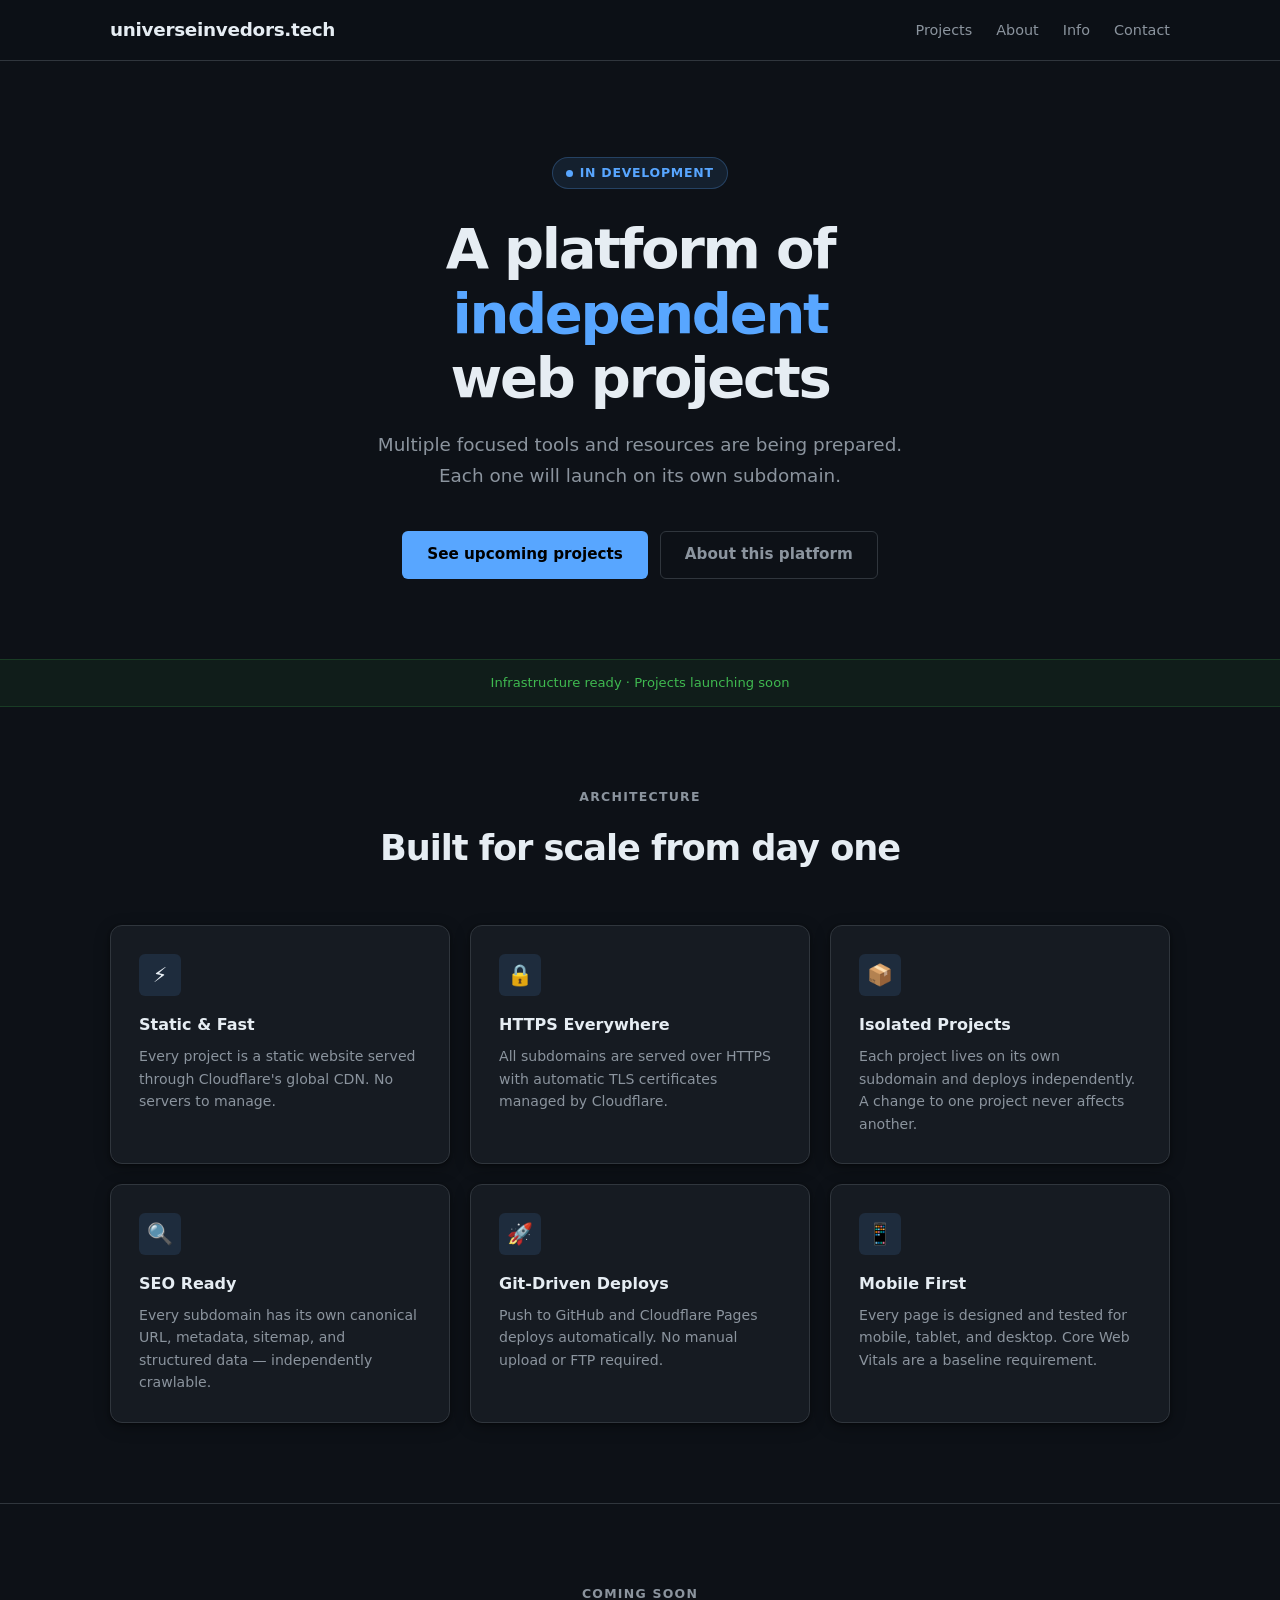
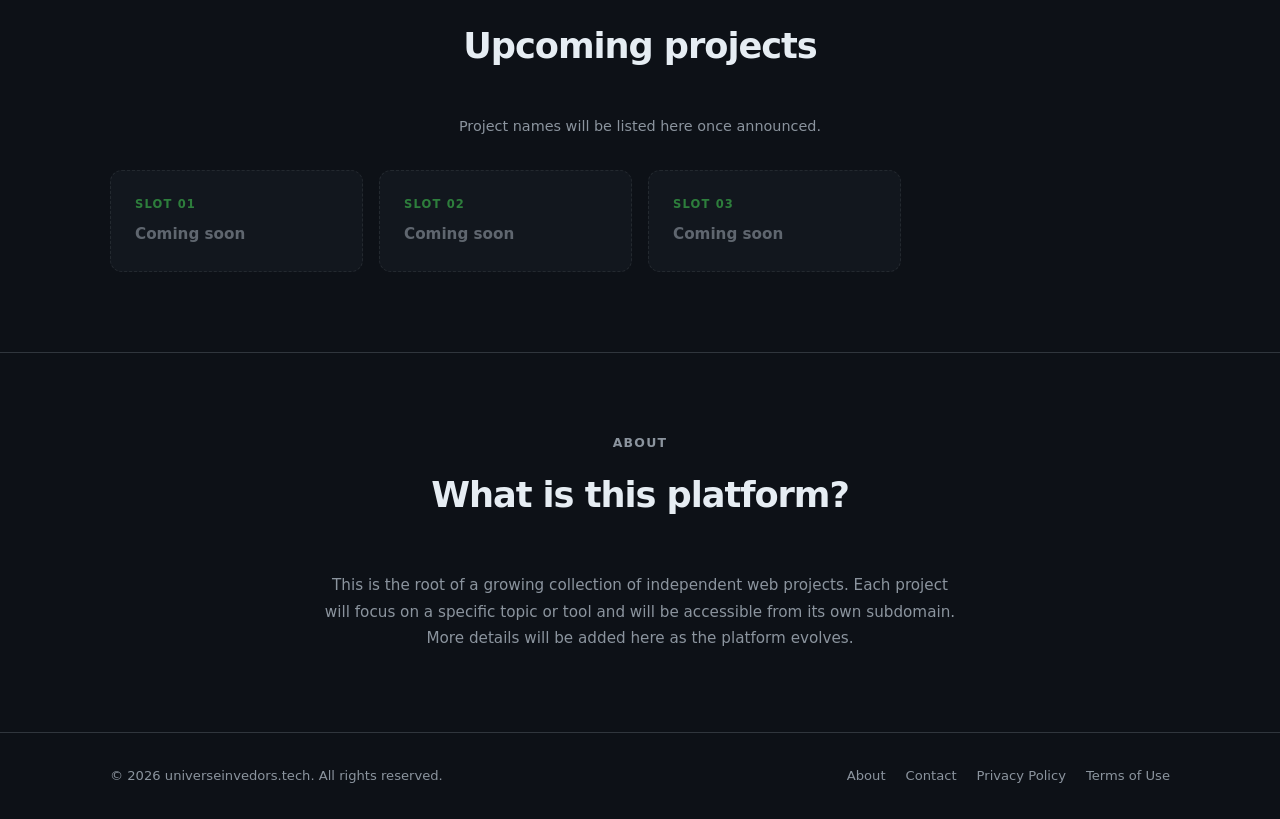
==== index.html @ 2b7cde63 "Initial commit: universeinvedors.tech root website infrastructure" ====
﻿<!DOCTYPE html>
<html lang="en">
<head>
  <meta charset="UTF-8" />
  <meta name="viewport" content="width=device-width, initial-scale=1.0" />

  <!-- ── Primary SEO ─────────────────────────────────────────────── -->
  <title>universeinvedors.tech — Platform Under Development</title>
  <meta name="description"
        content="A growing platform of independent web projects. Coming soon." />
  <link rel="canonical" href="https://universeinvedors.tech/" />

  <!-- ── Robots ──────────────────────────────────────────────────── -->
  <meta name="robots" content="index, follow" />

  <!-- ── Open Graph ──────────────────────────────────────────────── -->
  <meta property="og:type"        content="website" />
  <meta property="og:url"         content="https://universeinvedors.tech/" />
  <meta property="og:title"       content="universeinvedors.tech — Platform Under Development" />
  <meta property="og:description" content="A growing platform of independent web projects. Coming soon." />
  <meta property="og:image"       content="https://universeinvedors.tech/assets/og-image.png" />

  <!-- ── Twitter / X Card ────────────────────────────────────────── -->
  <meta name="twitter:card"        content="summary_large_image" />
  <meta name="twitter:url"         content="https://universeinvedors.tech/" />
  <meta name="twitter:title"       content="universeinvedors.tech — Platform Under Development" />
  <meta name="twitter:description" content="A growing platform of independent web projects. Coming soon." />
  <meta name="twitter:image"       content="https://universeinvedors.tech/assets/og-image.png" />

  <!-- ── Favicon ─────────────────────────────────────────────────── -->
  <link rel="icon"             href="/assets/icons/favicon.ico" sizes="any" />
  <link rel="icon"             href="/assets/icons/favicon.svg" type="image/svg+xml" />
  <link rel="apple-touch-icon" href="/assets/icons/apple-touch-icon.png" />

  <!-- ── Theme color ─────────────────────────────────────────────── -->
  <meta name="theme-color" content="#0d1117" />

  <!-- ── Structured data (WebSite) ───────────────────────────────── -->
  <script type="application/ld+json">
  {
    "@context": "https://schema.org",
    "@type": "WebSite",
    "name": "universeinvedors.tech",
    "url": "https://universeinvedors.tech/",
    "description": "A growing platform of independent web projects."
  }
  </script>

  <!-- ── Stylesheet ──────────────────────────────────────────────── -->
  <link rel="stylesheet" href="/css/style.css" />

  <!-- ── Preconnect for Google Fonts (optional, remove if unused) ── -->
  <!-- <link rel="preconnect" href="https://fonts.googleapis.com" /> -->
  <!-- <link rel="preconnect" href="https://fonts.gstatic.com" crossorigin /> -->
</head>

<body>

  <!-- Screen-reader live region -->
  <div id="sr-live" role="status" aria-live="polite" class="sr-only"></div>

  <!-- Skip navigation link -->
  <a class="skip-link" href="#main-content">Skip to main content</a>

  <!-- ── Header ───────────────────────────────────────────────────── -->
  <header class="site-header" role="banner">
    <div class="container">
      <nav class="nav" aria-label="Primary navigation">
        <a class="nav__logo" href="/" aria-label="universeinvedors.tech home">universeinvedors.tech</a>
        <ul class="nav__links" role="list">
          <li><a href="#projects">Projects</a></li>
          <li><a href="#about">About</a></li>
          <li><a href="/about.html">Info</a></li>
          <li><a href="/contact.html">Contact</a></li>
        </ul>
      </nav>
    </div>
  </header>

  <!-- ── Main ─────────────────────────────────────────────────────── -->
  <main id="main-content">

    <!-- Hero -->
    <section class="hero" aria-labelledby="hero-title">
      <div class="container">
        <div class="hero__badge" aria-label="Status: Platform in development">
          In development
        </div>
        <h1 class="hero__title" id="hero-title">
          A platform of <em>independent</em><br />web projects
        </h1>
        <p class="hero__subtitle">
          Multiple focused tools and resources are being prepared.
          Each one will launch on its own subdomain.
        </p>
        <div class="btn-group">
          <a class="btn btn--primary" href="#projects">See upcoming projects</a>
          <a class="btn btn--ghost"   href="/about.html">About this platform</a>
        </div>
      </div>
    </section>

    <!-- Status strip -->
    <div class="status-strip" role="note">
      Infrastructure ready · Projects launching soon
    </div>

    <!-- Features -->
    <section class="features" aria-labelledby="features-title">
      <div class="container">
        <p class="section-label">Architecture</p>
        <h2 class="section-title" id="features-title">Built for scale from day one</h2>
        <div class="features__grid" role="list">

          <article class="card" role="listitem">
            <div class="card__icon" aria-hidden="true">⚡</div>
            <h3 class="card__title">Static &amp; Fast</h3>
            <p class="card__desc">
              Every project is a static website served through Cloudflare's global CDN.
              No servers to manage.
            </p>
          </article>

          <article class="card" role="listitem">
            <div class="card__icon" aria-hidden="true">🔒</div>
            <h3 class="card__title">HTTPS Everywhere</h3>
            <p class="card__desc">
              All subdomains are served over HTTPS with automatic TLS certificates
              managed by Cloudflare.
            </p>
          </article>

          <article class="card" role="listitem">
            <div class="card__icon" aria-hidden="true">📦</div>
            <h3 class="card__title">Isolated Projects</h3>
            <p class="card__desc">
              Each project lives on its own subdomain and deploys independently.
              A change to one project never affects another.
            </p>
          </article>

          <article class="card" role="listitem">
            <div class="card__icon" aria-hidden="true">🔍</div>
            <h3 class="card__title">SEO Ready</h3>
            <p class="card__desc">
              Every subdomain has its own canonical URL, metadata, sitemap, and
              structured data — independently crawlable.
            </p>
          </article>

          <article class="card" role="listitem">
            <div class="card__icon" aria-hidden="true">🚀</div>
            <h3 class="card__title">Git-Driven Deploys</h3>
            <p class="card__desc">
              Push to GitHub and Cloudflare Pages deploys automatically.
              No manual upload or FTP required.
            </p>
          </article>

          <article class="card" role="listitem">
            <div class="card__icon" aria-hidden="true">📱</div>
            <h3 class="card__title">Mobile First</h3>
            <p class="card__desc">
              Every page is designed and tested for mobile, tablet, and desktop.
              Core Web Vitals are a baseline requirement.
            </p>
          </article>

        </div>
      </div>
    </section>

    <!-- Upcoming projects -->
    <section class="projects" id="projects" aria-labelledby="projects-title">
      <div class="container">
        <p class="section-label">Coming soon</p>
        <h2 class="section-title" id="projects-title">Upcoming projects</h2>
        <p style="text-align:center;color:var(--color-muted);margin-top:-.5rem;margin-bottom:2rem;font-size:.9rem;">
          Project names will be listed here once announced.
        </p>
        <ul class="projects__list" role="list">
          <!-- Placeholder slots — replace with real project cards when ready -->
          <li class="project-card" aria-label="Project slot 1">
            <span class="project-card__label">Slot 01</span>
            <span class="project-card__name">Coming soon</span>
          </li>
          <li class="project-card" aria-label="Project slot 2">
            <span class="project-card__label">Slot 02</span>
            <span class="project-card__name">Coming soon</span>
          </li>
          <li class="project-card" aria-label="Project slot 3">
            <span class="project-card__label">Slot 03</span>
            <span class="project-card__name">Coming soon</span>
          </li>
        </ul>
      </div>
    </section>

    <!-- About blurb -->
    <section id="about" aria-labelledby="about-title"
             style="padding:5rem 0;border-top:1px solid var(--color-border);">
      <div class="container" style="max-width:680px;text-align:center;">
        <p class="section-label">About</p>
        <h2 id="about-title" class="section-title">What is this platform?</h2>
        <p style="color:var(--color-muted);font-size:.95rem;line-height:1.75;">
          This is the root of a growing collection of independent web projects.
          Each project will focus on a specific topic or tool and will be
          accessible from its own subdomain. More details will be added here
          as the platform evolves.
        </p>
      </div>
    </section>

  </main>

  <!-- ── Footer ───────────────────────────────────────────────────── -->
  <footer class="site-footer" role="contentinfo">
    <div class="container">
      <div class="footer__inner">
        <span>&copy; <span id="copyright-year"></span> universeinvedors.tech. All rights reserved.</span>
        <ul class="footer__links" role="list">
          <li><a href="/about.html">About</a></li>
          <li><a href="/contact.html">Contact</a></li>
          <li><a href="/privacy.html">Privacy Policy</a></li>
          <li><a href="/terms.html">Terms of Use</a></li>
        </ul>
      </div>
    </div>
  </footer>

  <!-- ── Scripts ──────────────────────────────────────────────────── -->
  <script src="/js/main.js" defer></script>

</body>
</html>
---- css/style.css ----
﻿/* ============================================================
   Main Website — style.css
   universeinvedors.tech root landing page
   ============================================================ */

/* ----- Reset & Base ----- */
*, *::before, *::after {
  box-sizing: border-box;
  margin: 0;
  padding: 0;
}

:root {
  --color-bg:        #0d1117;
  --color-surface:   #161b22;
  --color-border:    #30363d;
  --color-primary:   #58a6ff;
  --color-primary-h: #79b8ff;
  --color-text:      #e6edf3;
  --color-muted:     #8b949e;
  --color-accent:    #3fb950;

  --font-sans: 'Inter', system-ui, -apple-system, BlinkMacSystemFont,
               'Segoe UI', Roboto, Helvetica, Arial, sans-serif;
  --font-mono: 'JetBrains Mono', 'Fira Code', 'Cascadia Code',
               Consolas, monospace;

  --radius-sm: 6px;
  --radius-md: 12px;
  --radius-lg: 20px;

  --shadow-card: 0 1px 3px rgba(0,0,0,.4), 0 4px 16px rgba(0,0,0,.3);

  --transition: 220ms ease;
  --max-width: 1100px;
}

html {
  font-size: 16px;
  scroll-behavior: smooth;
  -webkit-text-size-adjust: 100%;
}

body {
  background-color: var(--color-bg);
  color: var(--color-text);
  font-family: var(--font-sans);
  line-height: 1.65;
  min-height: 100dvh;
  display: flex;
  flex-direction: column;
}

img, svg {
  display: block;
  max-width: 100%;
}

a {
  color: var(--color-primary);
  text-decoration: none;
  transition: color var(--transition);
}

a:hover, a:focus-visible {
  color: var(--color-primary-h);
  text-decoration: underline;
}

:focus-visible {
  outline: 2px solid var(--color-primary);
  outline-offset: 3px;
  border-radius: 3px;
}

/* ----- Skip link (accessibility) ----- */
.skip-link {
  position: absolute;
  top: -100%;
  left: 1rem;
  background: var(--color-primary);
  color: #000;
  padding: .4rem 1rem;
  border-radius: 0 0 var(--radius-sm) var(--radius-sm);
  font-weight: 700;
  z-index: 9999;
  transition: top var(--transition);
}

.skip-link:focus {
  top: 0;
}

/* ----- Layout helpers ----- */
.container {
  width: 100%;
  max-width: var(--max-width);
  margin-inline: auto;
  padding-inline: 1.25rem;
}

.sr-only {
  position: absolute;
  width: 1px;
  height: 1px;
  padding: 0;
  margin: -1px;
  overflow: hidden;
  clip: rect(0,0,0,0);
  white-space: nowrap;
  border: 0;
}

/* ----- Header / Nav ----- */
.site-header {
  position: sticky;
  top: 0;
  z-index: 100;
  background: rgba(13, 17, 23, .85);
  backdrop-filter: blur(12px);
  -webkit-backdrop-filter: blur(12px);
  border-bottom: 1px solid var(--color-border);
}

.nav {
  display: flex;
  align-items: center;
  justify-content: space-between;
  height: 60px;
  gap: 1rem;
}

.nav__logo {
  font-weight: 700;
  font-size: 1.15rem;
  color: var(--color-text);
  letter-spacing: -.3px;
  white-space: nowrap;
  text-decoration: none;
}

.nav__logo:hover, .nav__logo:focus-visible {
  color: var(--color-primary);
  text-decoration: none;
}

.nav__links {
  display: flex;
  list-style: none;
  gap: 1.5rem;
}

.nav__links a {
  color: var(--color-muted);
  font-size: .9rem;
  font-weight: 500;
  transition: color var(--transition);
}

.nav__links a:hover,
.nav__links a:focus-visible {
  color: var(--color-text);
  text-decoration: none;
}

/* ----- Hero ----- */
.hero {
  padding: 6rem 0 5rem;
  text-align: center;
}

.hero__badge {
  display: inline-flex;
  align-items: center;
  gap: .4rem;
  background: rgba(88, 166, 255, .1);
  border: 1px solid rgba(88, 166, 255, .25);
  color: var(--color-primary);
  font-size: .78rem;
  font-weight: 600;
  letter-spacing: .06em;
  text-transform: uppercase;
  padding: .3rem .85rem;
  border-radius: 100px;
  margin-bottom: 1.75rem;
}

.hero__badge::before {
  content: '';
  display: inline-block;
  width: 7px;
  height: 7px;
  border-radius: 50%;
  background: var(--color-primary);
  animation: pulse 2s infinite;
}

@keyframes pulse {
  0%, 100% { opacity: 1; }
  50%       { opacity: .35; }
}

.hero__title {
  font-size: clamp(2rem, 5vw + .5rem, 3.5rem);
  font-weight: 800;
  line-height: 1.15;
  letter-spacing: -.04em;
  max-width: 780px;
  margin-inline: auto;
  margin-bottom: 1.25rem;
}

.hero__title em {
  font-style: normal;
  color: var(--color-primary);
}

.hero__subtitle {
  font-size: clamp(.95rem, 2vw, 1.15rem);
  color: var(--color-muted);
  max-width: 540px;
  margin-inline: auto;
  margin-bottom: 2.5rem;
}

.btn-group {
  display: flex;
  justify-content: center;
  flex-wrap: wrap;
  gap: .75rem;
}

.btn {
  display: inline-flex;
  align-items: center;
  gap: .4rem;
  padding: .65rem 1.5rem;
  border-radius: var(--radius-sm);
  font-size: .95rem;
  font-weight: 600;
  cursor: pointer;
  border: 1px solid transparent;
  transition: background var(--transition), color var(--transition),
              border-color var(--transition), box-shadow var(--transition);
}

.btn--primary {
  background: var(--color-primary);
  color: #000;
}

.btn--primary:hover, .btn--primary:focus-visible {
  background: var(--color-primary-h);
  color: #000;
  text-decoration: none;
  box-shadow: 0 0 0 4px rgba(88, 166, 255, .2);
}

.btn--ghost {
  background: transparent;
  color: var(--color-muted);
  border-color: var(--color-border);
}

.btn--ghost:hover, .btn--ghost:focus-visible {
  color: var(--color-text);
  border-color: var(--color-muted);
  text-decoration: none;
}

/* ----- Status strip ----- */
.status-strip {
  background: rgba(63, 185, 80, .07);
  border-top: 1px solid rgba(63, 185, 80, .2);
  border-bottom: 1px solid rgba(63, 185, 80, .2);
  padding: .75rem 0;
  text-align: center;
  font-size: .82rem;
  color: var(--color-accent);
  font-weight: 500;
}

/* ----- Features grid ----- */
.features {
  padding: 5rem 0;
}

.section-label {
  text-align: center;
  font-size: .78rem;
  font-weight: 600;
  letter-spacing: .1em;
  text-transform: uppercase;
  color: var(--color-muted);
  margin-bottom: .75rem;
}

.section-title {
  text-align: center;
  font-size: clamp(1.5rem, 3vw, 2.2rem);
  font-weight: 700;
  letter-spacing: -.03em;
  margin-bottom: 3rem;
}

.features__grid {
  display: grid;
  grid-template-columns: repeat(auto-fit, minmax(280px, 1fr));
  gap: 1.25rem;
}

.card {
  background: var(--color-surface);
  border: 1px solid var(--color-border);
  border-radius: var(--radius-md);
  padding: 1.75rem;
  box-shadow: var(--shadow-card);
  transition: border-color var(--transition), transform var(--transition);
}

.card:hover {
  border-color: var(--color-primary);
  transform: translateY(-2px);
}

.card__icon {
  width: 42px;
  height: 42px;
  border-radius: var(--radius-sm);
  background: rgba(88, 166, 255, .12);
  display: flex;
  align-items: center;
  justify-content: center;
  font-size: 1.3rem;
  margin-bottom: 1rem;
}

.card__title {
  font-size: 1rem;
  font-weight: 700;
  margin-bottom: .4rem;
}

.card__desc {
  font-size: .88rem;
  color: var(--color-muted);
  line-height: 1.6;
}

/* ----- Coming soon projects ----- */
.projects {
  padding: 5rem 0;
  border-top: 1px solid var(--color-border);
}

.projects__list {
  display: grid;
  grid-template-columns: repeat(auto-fill, minmax(240px, 1fr));
  gap: 1rem;
  margin-top: 2rem;
}

.project-card {
  background: var(--color-surface);
  border: 1px dashed var(--color-border);
  border-radius: var(--radius-md);
  padding: 1.5rem;
  display: flex;
  flex-direction: column;
  gap: .5rem;
  opacity: .65;
  transition: opacity var(--transition), border-color var(--transition);
}

.project-card:hover {
  opacity: 1;
  border-color: var(--color-muted);
}

.project-card__label {
  font-size: .72rem;
  font-weight: 700;
  letter-spacing: .1em;
  text-transform: uppercase;
  color: var(--color-accent);
}

.project-card__name {
  font-size: .95rem;
  font-weight: 600;
  color: var(--color-muted);
}

/* ----- Footer ----- */
.site-footer {
  margin-top: auto;
  border-top: 1px solid var(--color-border);
  padding: 2rem 0;
}

.footer__inner {
  display: flex;
  flex-wrap: wrap;
  align-items: center;
  justify-content: space-between;
  gap: 1rem;
  font-size: .82rem;
  color: var(--color-muted);
}

.footer__links {
  display: flex;
  flex-wrap: wrap;
  gap: 1.25rem;
  list-style: none;
}

.footer__links a {
  color: var(--color-muted);
  font-size: .82rem;
}

.footer__links a:hover {
  color: var(--color-text);
}

/* ----- Responsive ----- */
@media (max-width: 640px) {
  .nav__links {
    display: none;   /* mobile menu can be added per-project */
  }

  .hero {
    padding: 4rem 0 3rem;
  }

  .footer__inner {
    flex-direction: column;
    text-align: center;
  }
}
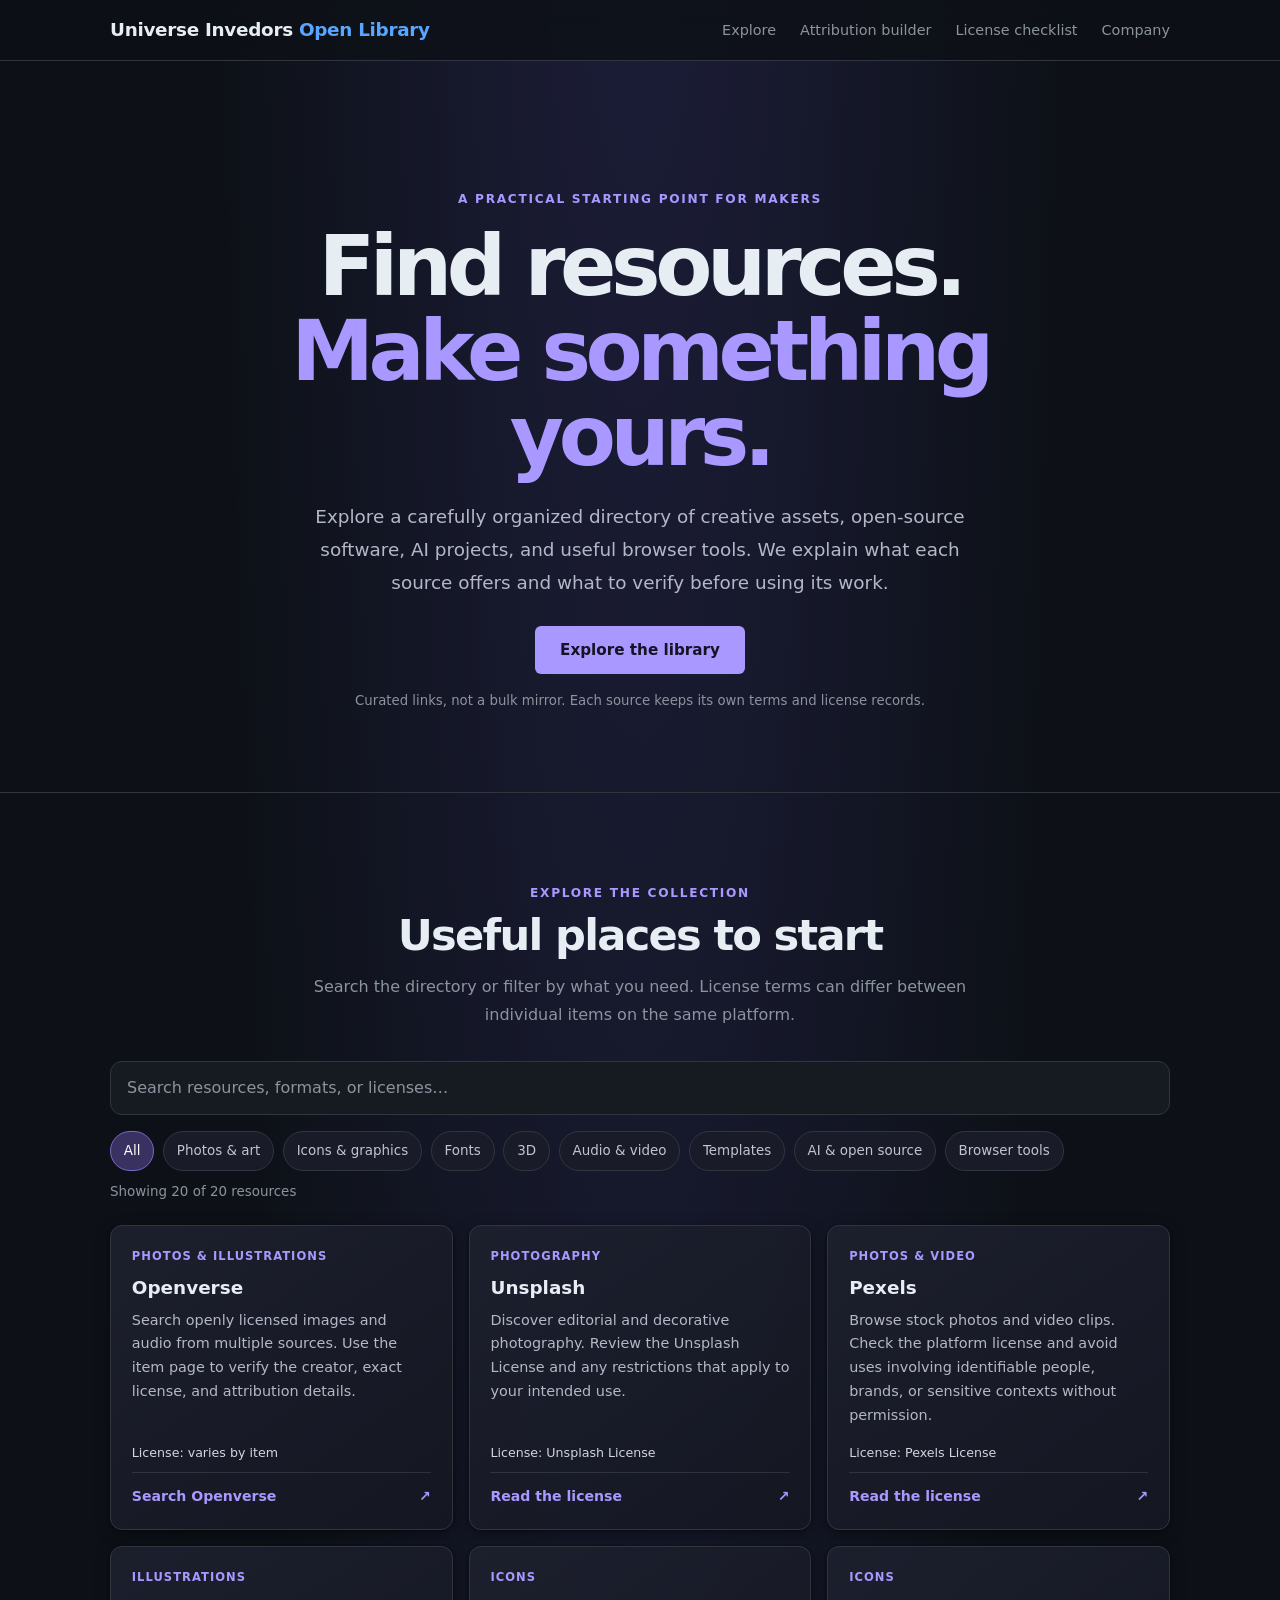
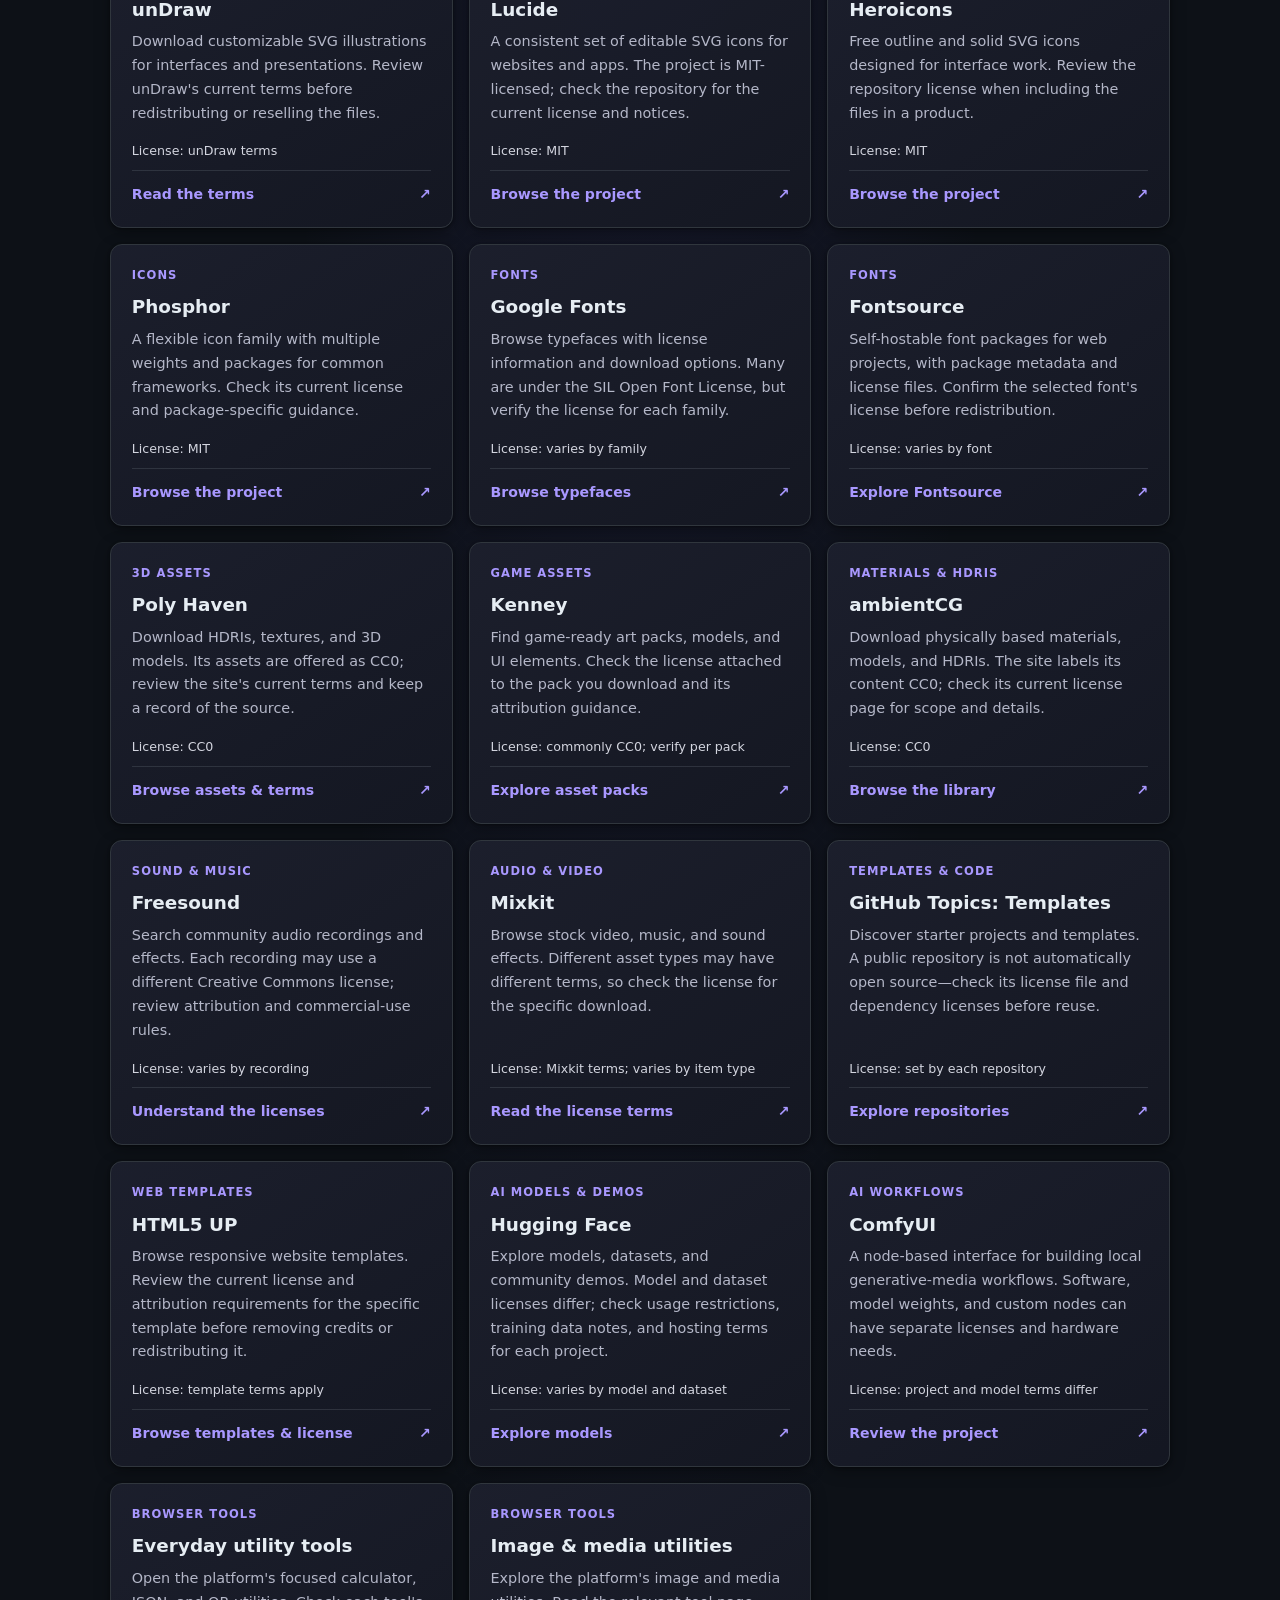
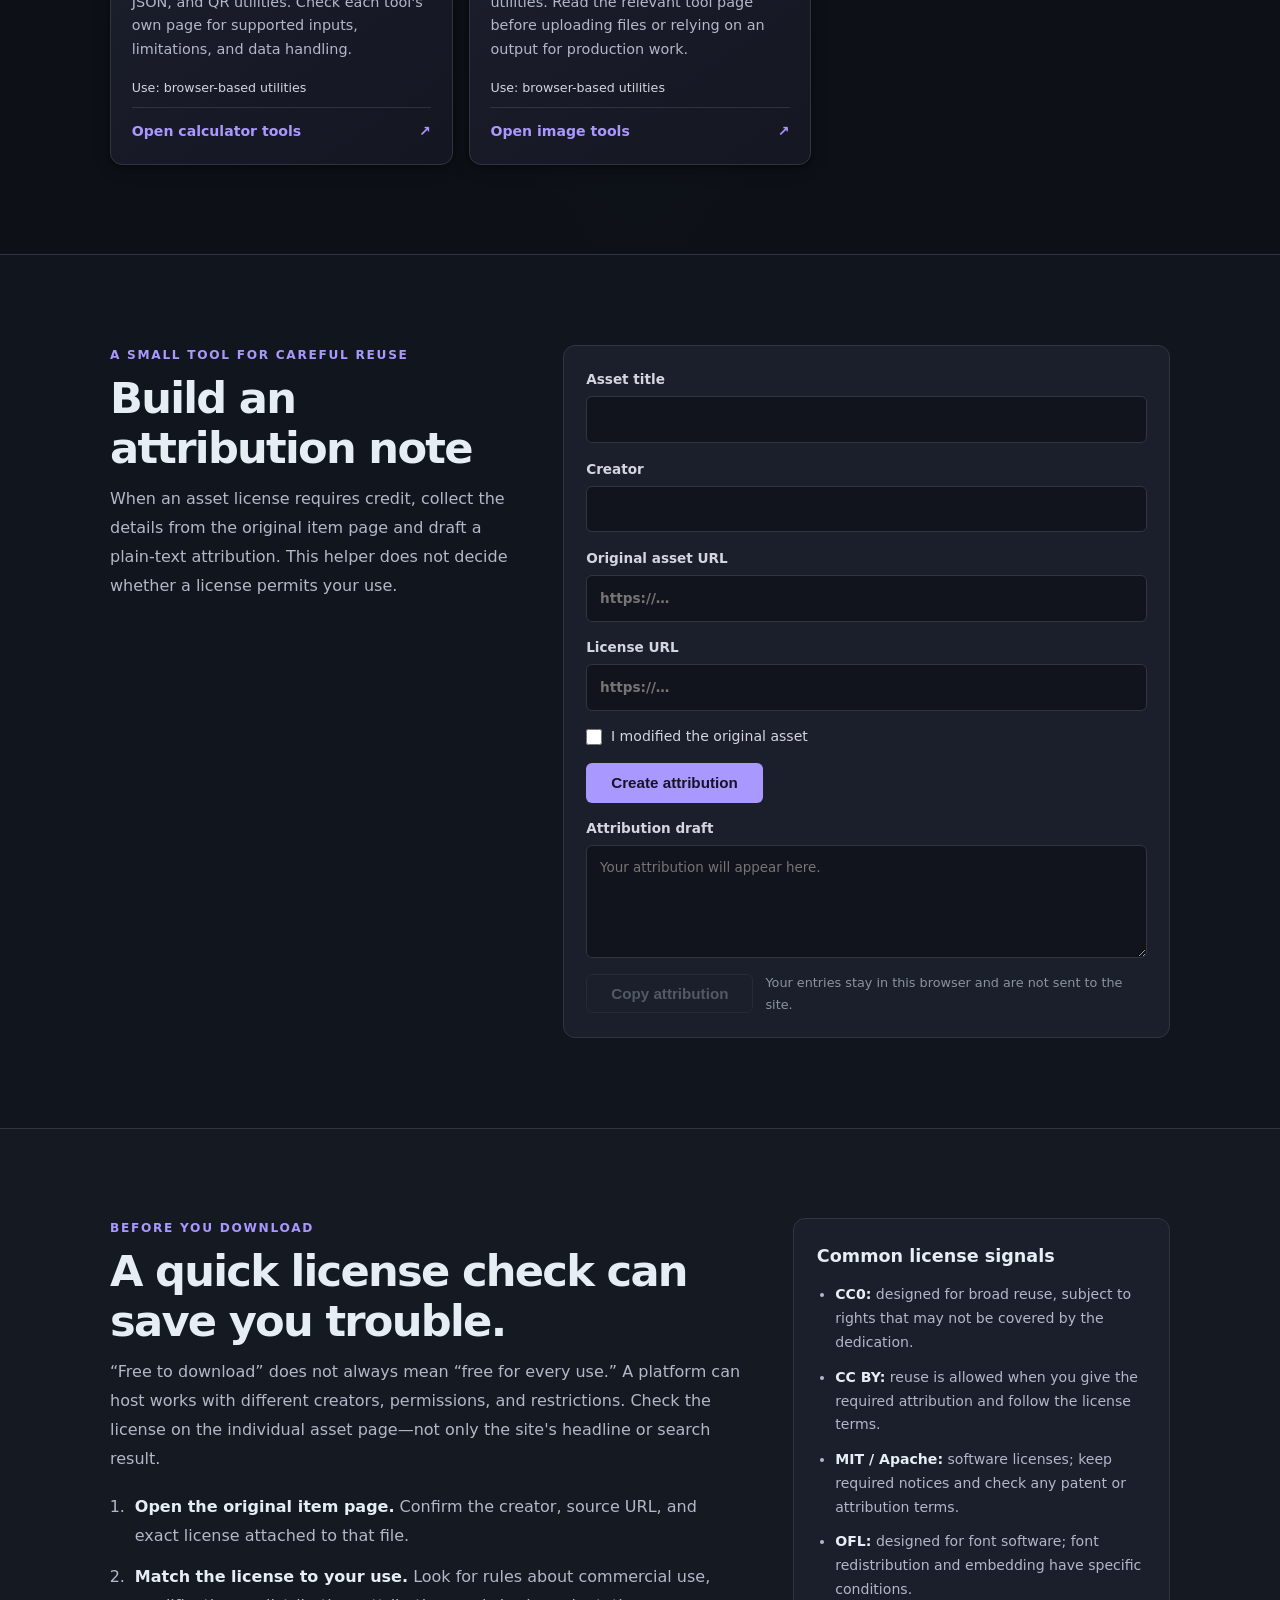
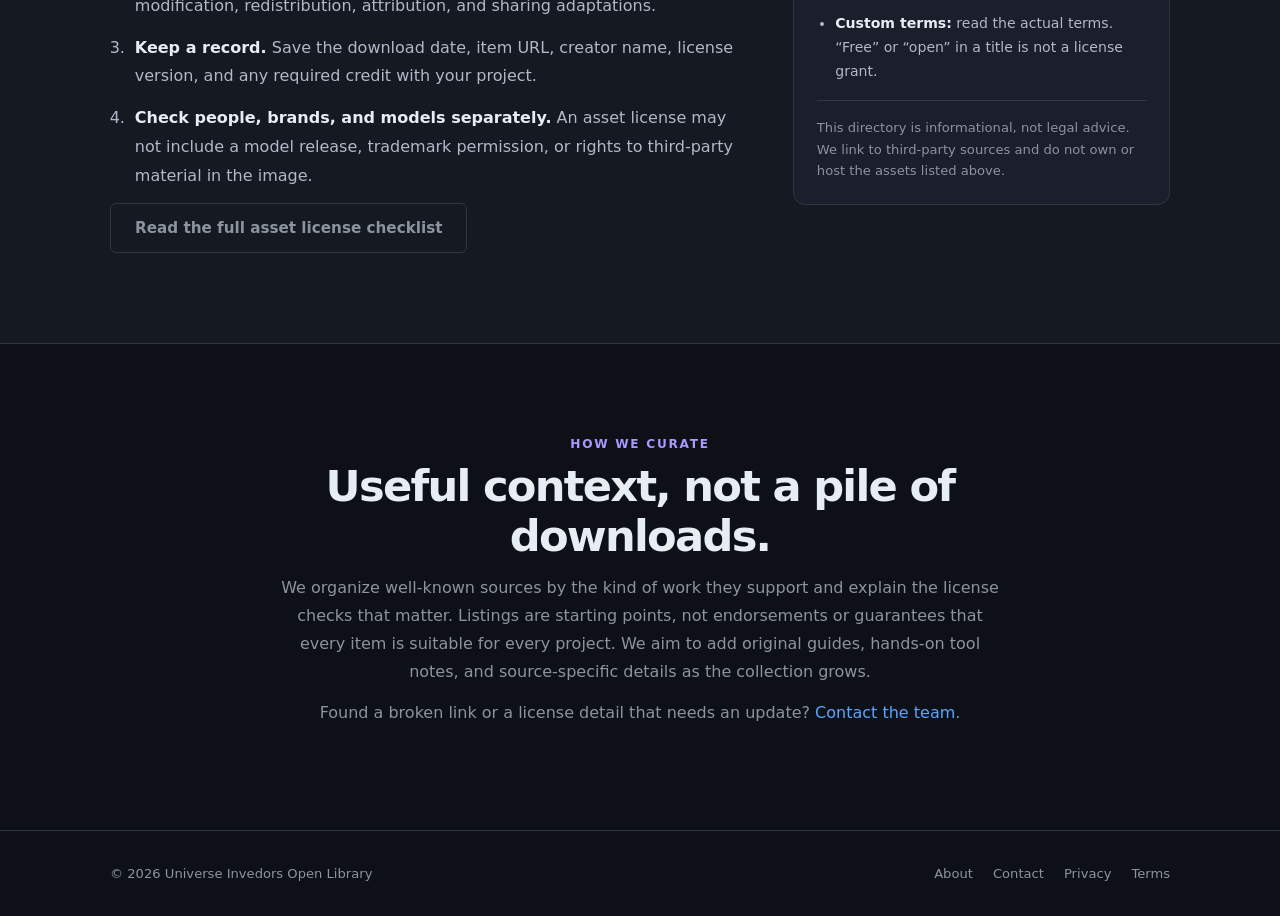
==== commit 6aec8423: "Build Open Library parent site Co-authored-by: Copilot <223556219+Copilot@users.noreply.github.com>" ====
--- a/index.html
+++ b/index.html
@@ -1,235 +1,319 @@
-﻿<!DOCTYPE html>
+<!DOCTYPE html>
 <html lang="en">
 <head>
   <meta charset="UTF-8" />
   <meta name="viewport" content="width=device-width, initial-scale=1.0" />
-
-  <!-- ── Primary SEO ─────────────────────────────────────────────── -->
-  <title>universeinvedors.tech — Platform Under Development</title>
-  <meta name="description"
-        content="A growing platform of independent web projects. Coming soon." />
+  <title>Universe Invedors Open Library — Creative Assets &amp; Tools</title>
+  <meta name="description" content="A curated guide to creative assets, open-source tools, and browser-based utilities. Compare sources, check licenses, and choose resources with confidence." />
   <link rel="canonical" href="https://universeinvedors.tech/" />
-
-  <!-- ── Robots ──────────────────────────────────────────────────── -->
   <meta name="robots" content="index, follow" />
-
-  <!-- ── Open Graph ──────────────────────────────────────────────── -->
-  <meta property="og:type"        content="website" />
-  <meta property="og:url"         content="https://universeinvedors.tech/" />
-  <meta property="og:title"       content="universeinvedors.tech — Platform Under Development" />
-  <meta property="og:description" content="A growing platform of independent web projects. Coming soon." />
-  <meta property="og:image"       content="https://universeinvedors.tech/assets/og-image.png" />
-
-  <!-- ── Twitter / X Card ────────────────────────────────────────── -->
-  <meta name="twitter:card"        content="summary_large_image" />
-  <meta name="twitter:url"         content="https://universeinvedors.tech/" />
-  <meta name="twitter:title"       content="universeinvedors.tech — Platform Under Development" />
-  <meta name="twitter:description" content="A growing platform of independent web projects. Coming soon." />
-  <meta name="twitter:image"       content="https://universeinvedors.tech/assets/og-image.png" />
-
-  <!-- ── Favicon ─────────────────────────────────────────────────── -->
-  <link rel="icon"             href="/assets/icons/favicon.ico" sizes="any" />
-  <link rel="icon"             href="/assets/icons/favicon.svg" type="image/svg+xml" />
-  <link rel="apple-touch-icon" href="/assets/icons/apple-touch-icon.png" />
-
-  <!-- ── Theme color ─────────────────────────────────────────────── -->
-  <meta name="theme-color" content="#0d1117" />
-
-  <!-- ── Structured data (WebSite) ───────────────────────────────── -->
+  <meta property="og:type" content="website" />
+  <meta property="og:url" content="https://universeinvedors.tech/" />
+  <meta property="og:title" content="Universe Invedors Open Library" />
+  <meta property="og:description" content="Find creative assets and useful tools, with practical guidance for checking licenses before you use them." />
+  <meta name="theme-color" content="#10121b" />
+  <link rel="icon" href="/assets/icons/favicon.svg" type="image/svg+xml" />
+  <link rel="stylesheet" href="/css/style.css" />
+  <script src="/js/main.js" defer></script>
   <script type="application/ld+json">
   {
     "@context": "https://schema.org",
     "@type": "WebSite",
-    "name": "universeinvedors.tech",
+    "name": "Universe Invedors Open Library",
     "url": "https://universeinvedors.tech/",
-    "description": "A growing platform of independent web projects."
+    "description": "A curated guide to creative resources, open-source tools, and browser utilities."
   }
   </script>
-
-  <!-- ── Stylesheet ──────────────────────────────────────────────── -->
-  <link rel="stylesheet" href="/css/style.css" />
-
-  <!-- ── Preconnect for Google Fonts (optional, remove if unused) ── -->
-  <!-- <link rel="preconnect" href="https://fonts.googleapis.com" /> -->
-  <!-- <link rel="preconnect" href="https://fonts.gstatic.com" crossorigin /> -->
 </head>
-
 <body>
-
-  <!-- Screen-reader live region -->
-  <div id="sr-live" role="status" aria-live="polite" class="sr-only"></div>
-
-  <!-- Skip navigation link -->
-  <a class="skip-link" href="#main-content">Skip to main content</a>
-
-  <!-- ── Header ───────────────────────────────────────────────────── -->
-  <header class="site-header" role="banner">
+  <a class="skip-link" href="#main-content">Skip to content</a>
+
+  <header class="site-header">
     <div class="container">
-      <nav class="nav" aria-label="Primary navigation">
-        <a class="nav__logo" href="/" aria-label="universeinvedors.tech home">universeinvedors.tech</a>
-        <ul class="nav__links" role="list">
-          <li><a href="#projects">Projects</a></li>
-          <li><a href="#about">About</a></li>
-          <li><a href="/about.html">Info</a></li>
-          <li><a href="/contact.html">Contact</a></li>
+      <nav class="nav" aria-label="Main navigation">
+        <a class="nav__logo" href="/" aria-label="Universe Invedors Open Library home">Universe Invedors <span>Open Library</span></a>
+        <ul class="nav__links">
+          <li><a href="#library">Explore</a></li>
+          <li><a href="#credit-builder">Attribution builder</a></li>
+          <li><a href="/license-checklist.html">License checklist</a></li>
+          <li><a href="https://company.universeinvedors.tech/">Company</a></li>
         </ul>
       </nav>
     </div>
   </header>
 
-  <!-- ── Main ─────────────────────────────────────────────────────── -->
   <main id="main-content">
-
-    <!-- Hero -->
-    <section class="hero" aria-labelledby="hero-title">
+    <section class="library-hero">
       <div class="container">
-        <div class="hero__badge" aria-label="Status: Platform in development">
-          In development
-        </div>
-        <h1 class="hero__title" id="hero-title">
-          A platform of <em>independent</em><br />web projects
-        </h1>
-        <p class="hero__subtitle">
-          Multiple focused tools and resources are being prepared.
-          Each one will launch on its own subdomain.
+        <p class="eyebrow">A practical starting point for makers</p>
+        <h1>Find resources.<br /><span>Make something yours.</span></h1>
+        <p class="library-hero__intro">
+          Explore a carefully organized directory of creative assets, open-source
+          software, AI projects, and useful browser tools. We explain what each
+          source offers and what to verify before using its work.
         </p>
-        <div class="btn-group">
-          <a class="btn btn--primary" href="#projects">See upcoming projects</a>
-          <a class="btn btn--ghost"   href="/about.html">About this platform</a>
-        </div>
-      </div>
-    </section>
-
-    <!-- Status strip -->
-    <div class="status-strip" role="note">
-      Infrastructure ready · Projects launching soon
-    </div>
-
-    <!-- Features -->
-    <section class="features" aria-labelledby="features-title">
+        <a class="btn btn--primary" href="#library">Explore the library</a>
+        <p class="library-hero__note">Curated links, not a bulk mirror. Each source keeps its own terms and license records.</p>
+      </div>
+    </section>
+
+    <section class="library-section" id="library" aria-labelledby="library-title">
       <div class="container">
-        <p class="section-label">Architecture</p>
-        <h2 class="section-title" id="features-title">Built for scale from day one</h2>
-        <div class="features__grid" role="list">
-
-          <article class="card" role="listitem">
-            <div class="card__icon" aria-hidden="true">⚡</div>
-            <h3 class="card__title">Static &amp; Fast</h3>
-            <p class="card__desc">
-              Every project is a static website served through Cloudflare's global CDN.
-              No servers to manage.
-            </p>
-          </article>
-
-          <article class="card" role="listitem">
-            <div class="card__icon" aria-hidden="true">🔒</div>
-            <h3 class="card__title">HTTPS Everywhere</h3>
-            <p class="card__desc">
-              All subdomains are served over HTTPS with automatic TLS certificates
-              managed by Cloudflare.
-            </p>
-          </article>
-
-          <article class="card" role="listitem">
-            <div class="card__icon" aria-hidden="true">📦</div>
-            <h3 class="card__title">Isolated Projects</h3>
-            <p class="card__desc">
-              Each project lives on its own subdomain and deploys independently.
-              A change to one project never affects another.
-            </p>
-          </article>
-
-          <article class="card" role="listitem">
-            <div class="card__icon" aria-hidden="true">🔍</div>
-            <h3 class="card__title">SEO Ready</h3>
-            <p class="card__desc">
-              Every subdomain has its own canonical URL, metadata, sitemap, and
-              structured data — independently crawlable.
-            </p>
-          </article>
-
-          <article class="card" role="listitem">
-            <div class="card__icon" aria-hidden="true">🚀</div>
-            <h3 class="card__title">Git-Driven Deploys</h3>
-            <p class="card__desc">
-              Push to GitHub and Cloudflare Pages deploys automatically.
-              No manual upload or FTP required.
-            </p>
-          </article>
-
-          <article class="card" role="listitem">
-            <div class="card__icon" aria-hidden="true">📱</div>
-            <h3 class="card__title">Mobile First</h3>
-            <p class="card__desc">
-              Every page is designed and tested for mobile, tablet, and desktop.
-              Core Web Vitals are a baseline requirement.
-            </p>
-          </article>
-
-        </div>
-      </div>
-    </section>
-
-    <!-- Upcoming projects -->
-    <section class="projects" id="projects" aria-labelledby="projects-title">
+        <div class="section-heading">
+          <p class="eyebrow">Explore the collection</p>
+          <h2 id="library-title">Useful places to start</h2>
+          <p>Search the directory or filter by what you need. License terms can differ between individual items on the same platform.</p>
+        </div>
+
+        <div class="library-controls">
+          <label class="sr-only" for="resource-search">Search resources</label>
+          <input id="resource-search" type="search" placeholder="Search resources, formats, or licenses…" autocomplete="off" />
+          <div class="filter-list" role="group" aria-label="Filter resources by category">
+            <button type="button" class="filter-chip is-active" data-filter="all" aria-pressed="true">All</button>
+            <button type="button" class="filter-chip" data-filter="photos" aria-pressed="false">Photos &amp; art</button>
+            <button type="button" class="filter-chip" data-filter="icons" aria-pressed="false">Icons &amp; graphics</button>
+            <button type="button" class="filter-chip" data-filter="fonts" aria-pressed="false">Fonts</button>
+            <button type="button" class="filter-chip" data-filter="3d" aria-pressed="false">3D</button>
+            <button type="button" class="filter-chip" data-filter="audio-video" aria-pressed="false">Audio &amp; video</button>
+            <button type="button" class="filter-chip" data-filter="templates" aria-pressed="false">Templates</button>
+            <button type="button" class="filter-chip" data-filter="ai" aria-pressed="false">AI &amp; open source</button>
+            <button type="button" class="filter-chip" data-filter="tools" aria-pressed="false">Browser tools</button>
+          </div>
+          <p id="results-count" class="results-count" aria-live="polite">Showing all resources</p>
+        </div>
+
+        <div class="resource-grid" id="resource-grid">
+          <article class="resource-card" data-category="photos" data-search="openverse photos illustrations audio creative commons cc0 cc by search">
+            <p class="resource-card__category">Photos &amp; illustrations</p>
+            <h3>Openverse</h3>
+            <p>Search openly licensed images and audio from multiple sources. Use the item page to verify the creator, exact license, and attribution details.</p>
+            <p class="resource-card__license">License: varies by item</p>
+            <a href="https://openverse.org/" target="_blank" rel="noopener noreferrer">Search Openverse <span aria-hidden="true">↗</span></a>
+          </article>
+          <article class="resource-card" data-category="photos" data-search="unsplash photos images free unsplash license">
+            <p class="resource-card__category">Photography</p>
+            <h3>Unsplash</h3>
+            <p>Discover editorial and decorative photography. Review the Unsplash License and any restrictions that apply to your intended use.</p>
+            <p class="resource-card__license">License: Unsplash License</p>
+            <a href="https://unsplash.com/license" target="_blank" rel="noopener noreferrer">Read the license <span aria-hidden="true">↗</span></a>
+          </article>
+          <article class="resource-card" data-category="photos" data-search="pexels photos videos free license">
+            <p class="resource-card__category">Photos &amp; video</p>
+            <h3>Pexels</h3>
+            <p>Browse stock photos and video clips. Check the platform license and avoid uses involving identifiable people, brands, or sensitive contexts without permission.</p>
+            <p class="resource-card__license">License: Pexels License</p>
+            <a href="https://www.pexels.com/license/" target="_blank" rel="noopener noreferrer">Read the license <span aria-hidden="true">↗</span></a>
+          </article>
+          <article class="resource-card" data-category="photos" data-search="undraw illustrations svg open source MIT">
+            <p class="resource-card__category">Illustrations</p>
+            <h3>unDraw</h3>
+            <p>Download customizable SVG illustrations for interfaces and presentations. Review unDraw's current terms before redistributing or reselling the files.</p>
+            <p class="resource-card__license">License: unDraw terms</p>
+            <a href="https://undraw.co/license" target="_blank" rel="noopener noreferrer">Read the terms <span aria-hidden="true">↗</span></a>
+          </article>
+          <article class="resource-card" data-category="icons" data-search="lucide icons svg ISC open source">
+            <p class="resource-card__category">Icons</p>
+            <h3>Lucide</h3>
+            <p>A consistent set of editable SVG icons for websites and apps. The project is MIT-licensed; check the repository for the current license and notices.</p>
+            <p class="resource-card__license">License: MIT</p>
+            <a href="https://github.com/lucide-icons/lucide" target="_blank" rel="noopener noreferrer">Browse the project <span aria-hidden="true">↗</span></a>
+          </article>
+          <article class="resource-card" data-category="icons" data-search="heroicons icons SVG MIT tailwind">
+            <p class="resource-card__category">Icons</p>
+            <h3>Heroicons</h3>
+            <p>Free outline and solid SVG icons designed for interface work. Review the repository license when including the files in a product.</p>
+            <p class="resource-card__license">License: MIT</p>
+            <a href="https://github.com/tailwindlabs/heroicons" target="_blank" rel="noopener noreferrer">Browse the project <span aria-hidden="true">↗</span></a>
+          </article>
+          <article class="resource-card" data-category="icons" data-search="phosphor icons MIT icon family">
+            <p class="resource-card__category">Icons</p>
+            <h3>Phosphor</h3>
+            <p>A flexible icon family with multiple weights and packages for common frameworks. Check its current license and package-specific guidance.</p>
+            <p class="resource-card__license">License: MIT</p>
+            <a href="https://github.com/phosphor-icons/core" target="_blank" rel="noopener noreferrer">Browse the project <span aria-hidden="true">↗</span></a>
+          </article>
+          <article class="resource-card" data-category="fonts" data-search="google fonts font typography SIL OFL license">
+            <p class="resource-card__category">Fonts</p>
+            <h3>Google Fonts</h3>
+            <p>Browse typefaces with license information and download options. Many are under the SIL Open Font License, but verify the license for each family.</p>
+            <p class="resource-card__license">License: varies by family</p>
+            <a href="https://fonts.google.com/" target="_blank" rel="noopener noreferrer">Browse typefaces <span aria-hidden="true">↗</span></a>
+          </article>
+          <article class="resource-card" data-category="fonts" data-search="fontsource self host fonts open source OFL">
+            <p class="resource-card__category">Fonts</p>
+            <h3>Fontsource</h3>
+            <p>Self-hostable font packages for web projects, with package metadata and license files. Confirm the selected font's license before redistribution.</p>
+            <p class="resource-card__license">License: varies by font</p>
+            <a href="https://fontsource.org/" target="_blank" rel="noopener noreferrer">Explore Fontsource <span aria-hidden="true">↗</span></a>
+          </article>
+          <article class="resource-card" data-category="3d" data-search="poly haven 3d models textures HDRI CC0">
+            <p class="resource-card__category">3D assets</p>
+            <h3>Poly Haven</h3>
+            <p>Download HDRIs, textures, and 3D models. Its assets are offered as CC0; review the site's current terms and keep a record of the source.</p>
+            <p class="resource-card__license">License: CC0</p>
+            <a href="https://polyhaven.com/license" target="_blank" rel="noopener noreferrer">Browse assets &amp; terms <span aria-hidden="true">↗</span></a>
+          </article>
+          <article class="resource-card" data-category="3d" data-search="kenney game assets 3d models textures CC0">
+            <p class="resource-card__category">Game assets</p>
+            <h3>Kenney</h3>
+            <p>Find game-ready art packs, models, and UI elements. Check the license attached to the pack you download and its attribution guidance.</p>
+            <p class="resource-card__license">License: commonly CC0; verify per pack</p>
+            <a href="https://kenney.nl/assets" target="_blank" rel="noopener noreferrer">Explore asset packs <span aria-hidden="true">↗</span></a>
+          </article>
+          <article class="resource-card" data-category="3d" data-search="ambientCG textures materials HDRI CC0">
+            <p class="resource-card__category">Materials &amp; HDRIs</p>
+            <h3>ambientCG</h3>
+            <p>Download physically based materials, models, and HDRIs. The site labels its content CC0; check its current license page for scope and details.</p>
+            <p class="resource-card__license">License: CC0</p>
+            <a href="https://ambientcg.com/" target="_blank" rel="noopener noreferrer">Browse the library <span aria-hidden="true">↗</span></a>
+          </article>
+          <article class="resource-card" data-category="audio-video" data-search="freesound sound effects music audio samples Creative Commons">
+            <p class="resource-card__category">Sound &amp; music</p>
+            <h3>Freesound</h3>
+            <p>Search community audio recordings and effects. Each recording may use a different Creative Commons license; review attribution and commercial-use rules.</p>
+            <p class="resource-card__license">License: varies by recording</p>
+            <a href="https://freesound.org/help/faq/#licenses" target="_blank" rel="noopener noreferrer">Understand the licenses <span aria-hidden="true">↗</span></a>
+          </article>
+          <article class="resource-card" data-category="audio-video" data-search="mixkit free stock music sound effects video license">
+            <p class="resource-card__category">Audio &amp; video</p>
+            <h3>Mixkit</h3>
+            <p>Browse stock video, music, and sound effects. Different asset types may have different terms, so check the license for the specific download.</p>
+            <p class="resource-card__license">License: Mixkit terms; varies by item type</p>
+            <a href="https://mixkit.co/license/" target="_blank" rel="noopener noreferrer">Read the license terms <span aria-hidden="true">↗</span></a>
+          </article>
+          <article class="resource-card" data-category="templates" data-search="github templates starter projects source code license repository">
+            <p class="resource-card__category">Templates &amp; code</p>
+            <h3>GitHub Topics: Templates</h3>
+            <p>Discover starter projects and templates. A public repository is not automatically open source—check its license file and dependency licenses before reuse.</p>
+            <p class="resource-card__license">License: set by each repository</p>
+            <a href="https://github.com/topics/template" target="_blank" rel="noopener noreferrer">Explore repositories <span aria-hidden="true">↗</span></a>
+          </article>
+          <article class="resource-card" data-category="templates" data-search="open source web templates html css website starter">
+            <p class="resource-card__category">Web templates</p>
+            <h3>HTML5 UP</h3>
+            <p>Browse responsive website templates. Review the current license and attribution requirements for the specific template before removing credits or redistributing it.</p>
+            <p class="resource-card__license">License: template terms apply</p>
+            <a href="https://html5up.net/license" target="_blank" rel="noopener noreferrer">Browse templates &amp; license <span aria-hidden="true">↗</span></a>
+          </article>
+          <article class="resource-card" data-category="ai" data-search="hugging face models datasets spaces AI license open source">
+            <p class="resource-card__category">AI models &amp; demos</p>
+            <h3>Hugging Face</h3>
+            <p>Explore models, datasets, and community demos. Model and dataset licenses differ; check usage restrictions, training data notes, and hosting terms for each project.</p>
+            <p class="resource-card__license">License: varies by model and dataset</p>
+            <a href="https://huggingface.co/models" target="_blank" rel="noopener noreferrer">Explore models <span aria-hidden="true">↗</span></a>
+          </article>
+          <article class="resource-card" data-category="ai" data-search="ComfyUI local AI workflow image generation GitHub license">
+            <p class="resource-card__category">AI workflows</p>
+            <h3>ComfyUI</h3>
+            <p>A node-based interface for building local generative-media workflows. Software, model weights, and custom nodes can have separate licenses and hardware needs.</p>
+            <p class="resource-card__license">License: project and model terms differ</p>
+            <a href="https://github.com/comfyanonymous/ComfyUI" target="_blank" rel="noopener noreferrer">Review the project <span aria-hidden="true">↗</span></a>
+          </article>
+          <article class="resource-card" data-category="tools" data-search="Universe Invedors browser tools calculator json QR code">
+            <p class="resource-card__category">Browser tools</p>
+            <h3>Everyday utility tools</h3>
+            <p>Open the platform's focused calculator, JSON, and QR utilities. Check each tool's own page for supported inputs, limitations, and data handling.</p>
+            <p class="resource-card__license">Use: browser-based utilities</p>
+            <a href="https://calc.universeinvedors.tech/" target="_blank" rel="noopener noreferrer">Open calculator tools <span aria-hidden="true">↗</span></a>
+          </article>
+          <article class="resource-card" data-category="tools" data-search="Universe Invedors browser image tool media creative">
+            <p class="resource-card__category">Browser tools</p>
+            <h3>Image &amp; media utilities</h3>
+            <p>Explore the platform's image and media utilities. Read the relevant tool page before uploading files or relying on an output for production work.</p>
+            <p class="resource-card__license">Use: browser-based utilities</p>
+            <a href="https://image.universeinvedors.tech/" target="_blank" rel="noopener noreferrer">Open image tools <span aria-hidden="true">↗</span></a>
+          </article>
+        </div>
+        <p class="empty-state" id="empty-state" hidden>No resources match that search. Try another term or choose “All”.</p>
+      </div>
+    </section>
+
+    <section class="credit-section" id="credit-builder" aria-labelledby="credit-title">
+      <div class="container credit-layout">
+        <div>
+          <p class="eyebrow">A small tool for careful reuse</p>
+          <h2 id="credit-title">Build an attribution note</h2>
+          <p>When an asset license requires credit, collect the details from the original item page and draft a plain-text attribution. This helper does not decide whether a license permits your use.</p>
+        </div>
+        <form id="credit-form" class="credit-form">
+          <label for="credit-title-input">Asset title
+            <input id="credit-title-input" name="title" type="text" maxlength="160" required />
+          </label>
+          <label for="credit-creator">Creator
+            <input id="credit-creator" name="creator" type="text" maxlength="160" required />
+          </label>
+          <label for="credit-source">Original asset URL
+            <input id="credit-source" name="source" type="url" inputmode="url" placeholder="https://…" required />
+          </label>
+          <label for="credit-license">License URL
+            <input id="credit-license" name="license" type="url" inputmode="url" placeholder="https://…" required />
+          </label>
+          <label class="credit-form__check">
+            <input id="credit-adapted" name="adapted" type="checkbox" />
+            I modified the original asset
+          </label>
+          <button class="btn btn--primary" type="submit">Create attribution</button>
+          <label for="credit-output">Attribution draft
+            <textarea id="credit-output" rows="4" readonly placeholder="Your attribution will appear here." aria-live="polite"></textarea>
+          </label>
+          <div class="credit-form__actions">
+            <button class="btn btn--ghost" id="copy-credit" type="button" disabled>Copy attribution</button>
+            <p id="credit-status" role="status" aria-live="polite">Your entries stay in this browser and are not sent to the site.</p>
+          </div>
+        </form>
+      </div>
+    </section>
+
+    <section class="license-section" id="license-guide" aria-labelledby="license-title">
+      <div class="container license-layout">
+        <div>
+          <p class="eyebrow">Before you download</p>
+          <h2 id="license-title">A quick license check can save you trouble.</h2>
+          <p>“Free to download” does not always mean “free for every use.” A platform can host works with different creators, permissions, and restrictions. Check the license on the individual asset page—not only the site's headline or search result.</p>
+          <ol class="license-steps">
+            <li><strong>Open the original item page.</strong> Confirm the creator, source URL, and exact license attached to that file.</li>
+            <li><strong>Match the license to your use.</strong> Look for rules about commercial use, modification, redistribution, attribution, and sharing adaptations.</li>
+            <li><strong>Keep a record.</strong> Save the download date, item URL, creator name, license version, and any required credit with your project.</li>
+            <li><strong>Check people, brands, and models separately.</strong> An asset license may not include a model release, trademark permission, or rights to third-party material in the image.</li>
+          </ol>
+          <p><a class="btn btn--ghost" href="/license-checklist.html">Read the full asset license checklist</a></p>
+        </div>
+        <aside class="license-callout">
+          <h3>Common license signals</h3>
+          <ul>
+            <li><strong>CC0:</strong> designed for broad reuse, subject to rights that may not be covered by the dedication.</li>
+            <li><strong>CC BY:</strong> reuse is allowed when you give the required attribution and follow the license terms.</li>
+            <li><strong>MIT / Apache:</strong> software licenses; keep required notices and check any patent or attribution terms.</li>
+            <li><strong>OFL:</strong> designed for font software; font redistribution and embedding have specific conditions.</li>
+            <li><strong>Custom terms:</strong> read the actual terms. “Free” or “open” in a title is not a license grant.</li>
+          </ul>
+          <p>This directory is informational, not legal advice. We link to third-party sources and do not own or host the assets listed above.</p>
+        </aside>
+      </div>
+    </section>
+
+    <section class="about-library">
       <div class="container">
-        <p class="section-label">Coming soon</p>
-        <h2 class="section-title" id="projects-title">Upcoming projects</h2>
-        <p style="text-align:center;color:var(--color-muted);margin-top:-.5rem;margin-bottom:2rem;font-size:.9rem;">
-          Project names will be listed here once announced.
-        </p>
-        <ul class="projects__list" role="list">
-          <!-- Placeholder slots — replace with real project cards when ready -->
-          <li class="project-card" aria-label="Project slot 1">
-            <span class="project-card__label">Slot 01</span>
-            <span class="project-card__name">Coming soon</span>
-          </li>
-          <li class="project-card" aria-label="Project slot 2">
-            <span class="project-card__label">Slot 02</span>
-            <span class="project-card__name">Coming soon</span>
-          </li>
-          <li class="project-card" aria-label="Project slot 3">
-            <span class="project-card__label">Slot 03</span>
-            <span class="project-card__name">Coming soon</span>
-          </li>
-        </ul>
-      </div>
-    </section>
-
-    <!-- About blurb -->
-    <section id="about" aria-labelledby="about-title"
-             style="padding:5rem 0;border-top:1px solid var(--color-border);">
-      <div class="container" style="max-width:680px;text-align:center;">
-        <p class="section-label">About</p>
-        <h2 id="about-title" class="section-title">What is this platform?</h2>
-        <p style="color:var(--color-muted);font-size:.95rem;line-height:1.75;">
-          This is the root of a growing collection of independent web projects.
-          Each project will focus on a specific topic or tool and will be
-          accessible from its own subdomain. More details will be added here
-          as the platform evolves.
-        </p>
-      </div>
-    </section>
-
+        <p class="eyebrow">How we curate</p>
+        <h2>Useful context, not a pile of downloads.</h2>
+        <p>We organize well-known sources by the kind of work they support and explain the license checks that matter. Listings are starting points, not endorsements or guarantees that every item is suitable for every project. We aim to add original guides, hands-on tool notes, and source-specific details as the collection grows.</p>
+        <p>Found a broken link or a license detail that needs an update? <a href="/contact.html">Contact the team</a>.</p>
+      </div>
+    </section>
   </main>
 
-  <!-- ── Footer ───────────────────────────────────────────────────── -->
-  <footer class="site-footer" role="contentinfo">
+  <footer class="site-footer">
     <div class="container">
       <div class="footer__inner">
-        <span>&copy; <span id="copyright-year"></span> universeinvedors.tech. All rights reserved.</span>
-        <ul class="footer__links" role="list">
+        <span>&copy; <span id="copyright-year"></span> Universe Invedors Open Library</span>
+        <ul class="footer__links">
           <li><a href="/about.html">About</a></li>
           <li><a href="/contact.html">Contact</a></li>
-          <li><a href="/privacy.html">Privacy Policy</a></li>
-          <li><a href="/terms.html">Terms of Use</a></li>
+          <li><a href="/privacy.html">Privacy</a></li>
+          <li><a href="/terms.html">Terms</a></li>
         </ul>
       </div>
     </div>
   </footer>
-
-  <!-- ── Scripts ──────────────────────────────────────────────────── -->
-  <script src="/js/main.js" defer></script>
-
 </body>
 </html>
--- a/css/style.css
+++ b/css/style.css
@@ -439,3 +439,458 @@
     text-align: center;
   }
 }
+
+/* ----- Open Library ----- */
+body {
+  background:
+    radial-gradient(ellipse at 50% -18%, rgba(86, 75, 186, .24), transparent 48%),
+    var(--color-bg);
+}
+
+.nav__logo span {
+  color: var(--color-primary);
+}
+
+.library-hero {
+  padding: clamp(4.5rem, 11vw, 8rem) 0 5rem;
+  text-align: center;
+  border-bottom: 1px solid var(--color-border);
+}
+
+.library-hero .container {
+  max-width: 850px;
+}
+
+.eyebrow {
+  color: #a998ff;
+  font-size: .76rem;
+  font-weight: 700;
+  letter-spacing: .14em;
+  text-transform: uppercase;
+}
+
+.library-hero h1 {
+  margin: 1rem 0 1.25rem;
+  font-size: clamp(2.6rem, 7vw, 5.2rem);
+  font-weight: 800;
+  letter-spacing: -.065em;
+  line-height: 1.02;
+}
+
+.library-hero h1 span {
+  color: #a998ff;
+}
+
+.library-hero__intro {
+  max-width: 690px;
+  margin: 0 auto 1.7rem;
+  color: #b4b7c8;
+  font-size: clamp(1rem, 2vw, 1.15rem);
+  line-height: 1.8;
+}
+
+.library-hero .btn {
+  background: #a998ff;
+  color: #161325;
+}
+
+.library-hero__note {
+  margin-top: 1rem;
+  color: var(--color-muted);
+  font-size: .83rem;
+}
+
+.library-section,
+.license-section,
+.about-library {
+  padding: clamp(3.5rem, 7vw, 6rem) 0;
+}
+
+.section-heading {
+  max-width: 720px;
+  margin: 0 auto 2rem;
+  text-align: center;
+}
+
+.section-heading h2,
+.license-layout h2,
+.about-library h2 {
+  margin: .55rem 0 .75rem;
+  font-size: clamp(1.8rem, 4vw, 2.7rem);
+  line-height: 1.15;
+  letter-spacing: -.04em;
+}
+
+.section-heading > p:last-child,
+.about-library > .container > p:not(.eyebrow) {
+  color: var(--color-muted);
+  line-height: 1.75;
+}
+
+.library-controls {
+  margin: 0 auto 1.35rem;
+}
+
+#resource-search {
+  display: block;
+  width: 100%;
+  min-height: 50px;
+  padding: .8rem 1rem;
+  color: var(--color-text);
+  background: var(--color-surface);
+  border: 1px solid var(--color-border);
+  border-radius: var(--radius-md);
+  font: inherit;
+}
+
+#resource-search::placeholder {
+  color: var(--color-muted);
+}
+
+.filter-list {
+  display: flex;
+  flex-wrap: wrap;
+  gap: .55rem;
+  margin: 1rem 0 .65rem;
+}
+
+.filter-chip {
+  padding: .48rem .8rem;
+  color: #c0c4d2;
+  background: #191c28;
+  border: 1px solid var(--color-border);
+  border-radius: 100px;
+  font: inherit;
+  font-size: .84rem;
+  cursor: pointer;
+}
+
+.filter-chip:hover,
+.filter-chip.is-active {
+  color: #fff;
+  background: #39315f;
+  border-color: #7969cb;
+}
+
+.results-count {
+  min-height: 1.4em;
+  color: var(--color-muted);
+  font-size: .84rem;
+}
+
+.resource-grid {
+  display: grid;
+  grid-template-columns: repeat(3, minmax(0, 1fr));
+  gap: 1rem;
+}
+
+.resource-card {
+  display: flex;
+  flex-direction: column;
+  min-height: 250px;
+  padding: 1.3rem;
+  background: linear-gradient(145deg, rgba(28, 31, 45, .96), rgba(20, 23, 34, .96));
+  border: 1px solid var(--color-border);
+  border-radius: var(--radius-md);
+  box-shadow: var(--shadow-card);
+  transition: transform var(--transition), border-color var(--transition);
+}
+
+.resource-card:hover {
+  transform: translateY(-3px);
+  border-color: #6558a8;
+}
+
+.resource-card[hidden] {
+  display: none;
+}
+
+.resource-card__category {
+  margin-bottom: .65rem;
+  color: #a998ff;
+  font-size: .72rem;
+  font-weight: 700;
+  letter-spacing: .09em;
+  text-transform: uppercase;
+}
+
+.resource-card h3 {
+  margin-bottom: .55rem;
+  font-size: 1.15rem;
+  line-height: 1.3;
+}
+
+.resource-card > p:not(.resource-card__category):not(.resource-card__license) {
+  color: #b4b7c8;
+  font-size: .9rem;
+  line-height: 1.65;
+}
+
+.resource-card__license {
+  margin-top: auto;
+  padding-top: 1rem;
+  color: #d3d5df;
+  font-size: .79rem;
+}
+
+.resource-card > a {
+  display: inline-flex;
+  justify-content: space-between;
+  gap: .5rem;
+  margin-top: .5rem;
+  padding-top: .75rem;
+  color: #a998ff;
+  border-top: 1px solid rgba(139, 148, 158, .2);
+  font-size: .88rem;
+  font-weight: 650;
+}
+
+.empty-state {
+  padding: 2rem;
+  color: var(--color-muted);
+  text-align: center;
+}
+
+.credit-section {
+  padding: clamp(3.5rem, 7vw, 6rem) 0;
+  background: rgba(22, 27, 38, .45);
+  border-top: 1px solid var(--color-border);
+}
+
+.credit-layout {
+  display: grid;
+  grid-template-columns: minmax(0, .8fr) minmax(0, 1.2fr);
+  gap: 3rem;
+  align-items: start;
+}
+
+.credit-layout h2 {
+  margin: .55rem 0 .75rem;
+  font-size: clamp(1.8rem, 4vw, 2.7rem);
+  line-height: 1.15;
+  letter-spacing: -.04em;
+}
+
+.credit-layout > div > p:not(.eyebrow) {
+  color: #b4b7c8;
+  line-height: 1.8;
+}
+
+.credit-form {
+  display: grid;
+  gap: .9rem;
+  padding: 1.4rem;
+  background: #1b1e2b;
+  border: 1px solid var(--color-border);
+  border-radius: var(--radius-md);
+}
+
+.credit-form label:not(.credit-form__check) {
+  display: grid;
+  gap: .35rem;
+  color: #d3d5df;
+  font-size: .85rem;
+  font-weight: 600;
+}
+
+.credit-form input:not([type="checkbox"]),
+.credit-form textarea {
+  width: 100%;
+  padding: .7rem .8rem;
+  color: var(--color-text);
+  background: #11141d;
+  border: 1px solid var(--color-border);
+  border-radius: var(--radius-sm);
+  font: inherit;
+}
+
+.credit-form textarea {
+  resize: vertical;
+  font-size: .84rem;
+  font-weight: 400;
+}
+
+.credit-form__check {
+  display: flex;
+  align-items: center;
+  gap: .55rem;
+  color: #d3d5df;
+  font-size: .88rem;
+}
+
+.credit-form__check input {
+  width: 1rem;
+  height: 1rem;
+  accent-color: #a998ff;
+}
+
+.credit-form .btn--primary {
+  justify-self: start;
+  background: #a998ff;
+  color: #161325;
+}
+
+.credit-form .btn--ghost:disabled {
+  opacity: .5;
+  cursor: not-allowed;
+}
+
+.credit-form__actions {
+  display: flex;
+  flex-wrap: wrap;
+  align-items: center;
+  gap: .75rem;
+}
+
+.credit-form__actions p {
+  flex: 1 1 220px;
+  color: var(--color-muted);
+  font-size: .8rem;
+}
+
+.license-section {
+  background: rgba(22, 27, 38, .78);
+  border-top: 1px solid var(--color-border);
+  border-bottom: 1px solid var(--color-border);
+}
+
+.license-layout {
+  display: grid;
+  grid-template-columns: minmax(0, 1.35fr) minmax(250px, .8fr);
+  gap: 3rem;
+  align-items: start;
+}
+
+.license-layout > div > p:not(.eyebrow),
+.license-steps {
+  color: #b4b7c8;
+  line-height: 1.8;
+}
+
+.license-steps {
+  padding-left: 1.25rem;
+  margin-top: 1.2rem;
+}
+
+.license-steps li {
+  margin: .8rem 0;
+  padding-left: .3rem;
+}
+
+.license-steps strong,
+.license-callout strong {
+  color: var(--color-text);
+}
+
+.license-callout {
+  padding: 1.4rem;
+  background: #1b1e2b;
+  border: 1px solid var(--color-border);
+  border-radius: var(--radius-md);
+}
+
+.license-callout h3 {
+  margin-bottom: .8rem;
+  font-size: 1.1rem;
+}
+
+.license-callout ul {
+  padding-left: 1.15rem;
+  color: #b4b7c8;
+  font-size: .88rem;
+  line-height: 1.7;
+}
+
+.license-callout li {
+  margin: .65rem 0;
+}
+
+.license-callout > p {
+  margin-top: 1rem;
+  padding-top: 1rem;
+  color: var(--color-muted);
+  border-top: 1px solid var(--color-border);
+  font-size: .82rem;
+  line-height: 1.65;
+}
+
+.about-library {
+  text-align: center;
+}
+
+.about-library .container {
+  max-width: 760px;
+}
+
+.about-library > .container > p:not(.eyebrow) {
+  margin: .8rem 0;
+}
+
+@media (max-width: 850px) {
+  .resource-grid {
+    grid-template-columns: repeat(2, minmax(0, 1fr));
+  }
+}
+
+@media (max-width: 650px) {
+  .nav {
+    height: auto;
+    min-height: 60px;
+    flex-wrap: wrap;
+    padding-block: .7rem;
+  }
+
+  .nav__links {
+    display: flex;
+    gap: .8rem;
+  }
+
+  .nav__links a {
+    font-size: .8rem;
+  }
+
+  .resource-grid,
+  .license-layout,
+  .credit-layout {
+    grid-template-columns: 1fr;
+  }
+
+  .resource-card {
+    min-height: 0;
+  }
+
+  .license-layout {
+    gap: 1.5rem;
+  }
+}
+
+.prose {
+  max-width: 760px;
+}
+
+.prose h1 {
+  margin: .55rem 0 1.2rem;
+  font-size: clamp(2rem, 5vw, 3rem);
+  letter-spacing: -.045em;
+  line-height: 1.12;
+}
+
+.prose h2 {
+  margin: 2rem 0 .65rem;
+  font-size: 1.25rem;
+}
+
+.prose > p:not(.eyebrow) {
+  margin: .8rem 0;
+  color: #b4b7c8;
+  line-height: 1.8;
+}
+
+.prose__note {
+  margin-top: 2rem !important;
+  padding: 1rem 1.15rem;
+  background: #1b1e2b;
+  border-left: 3px solid #7969cb;
+  border-radius: 0 var(--radius-sm) var(--radius-sm) 0;
+  font-size: .88rem;
+}
